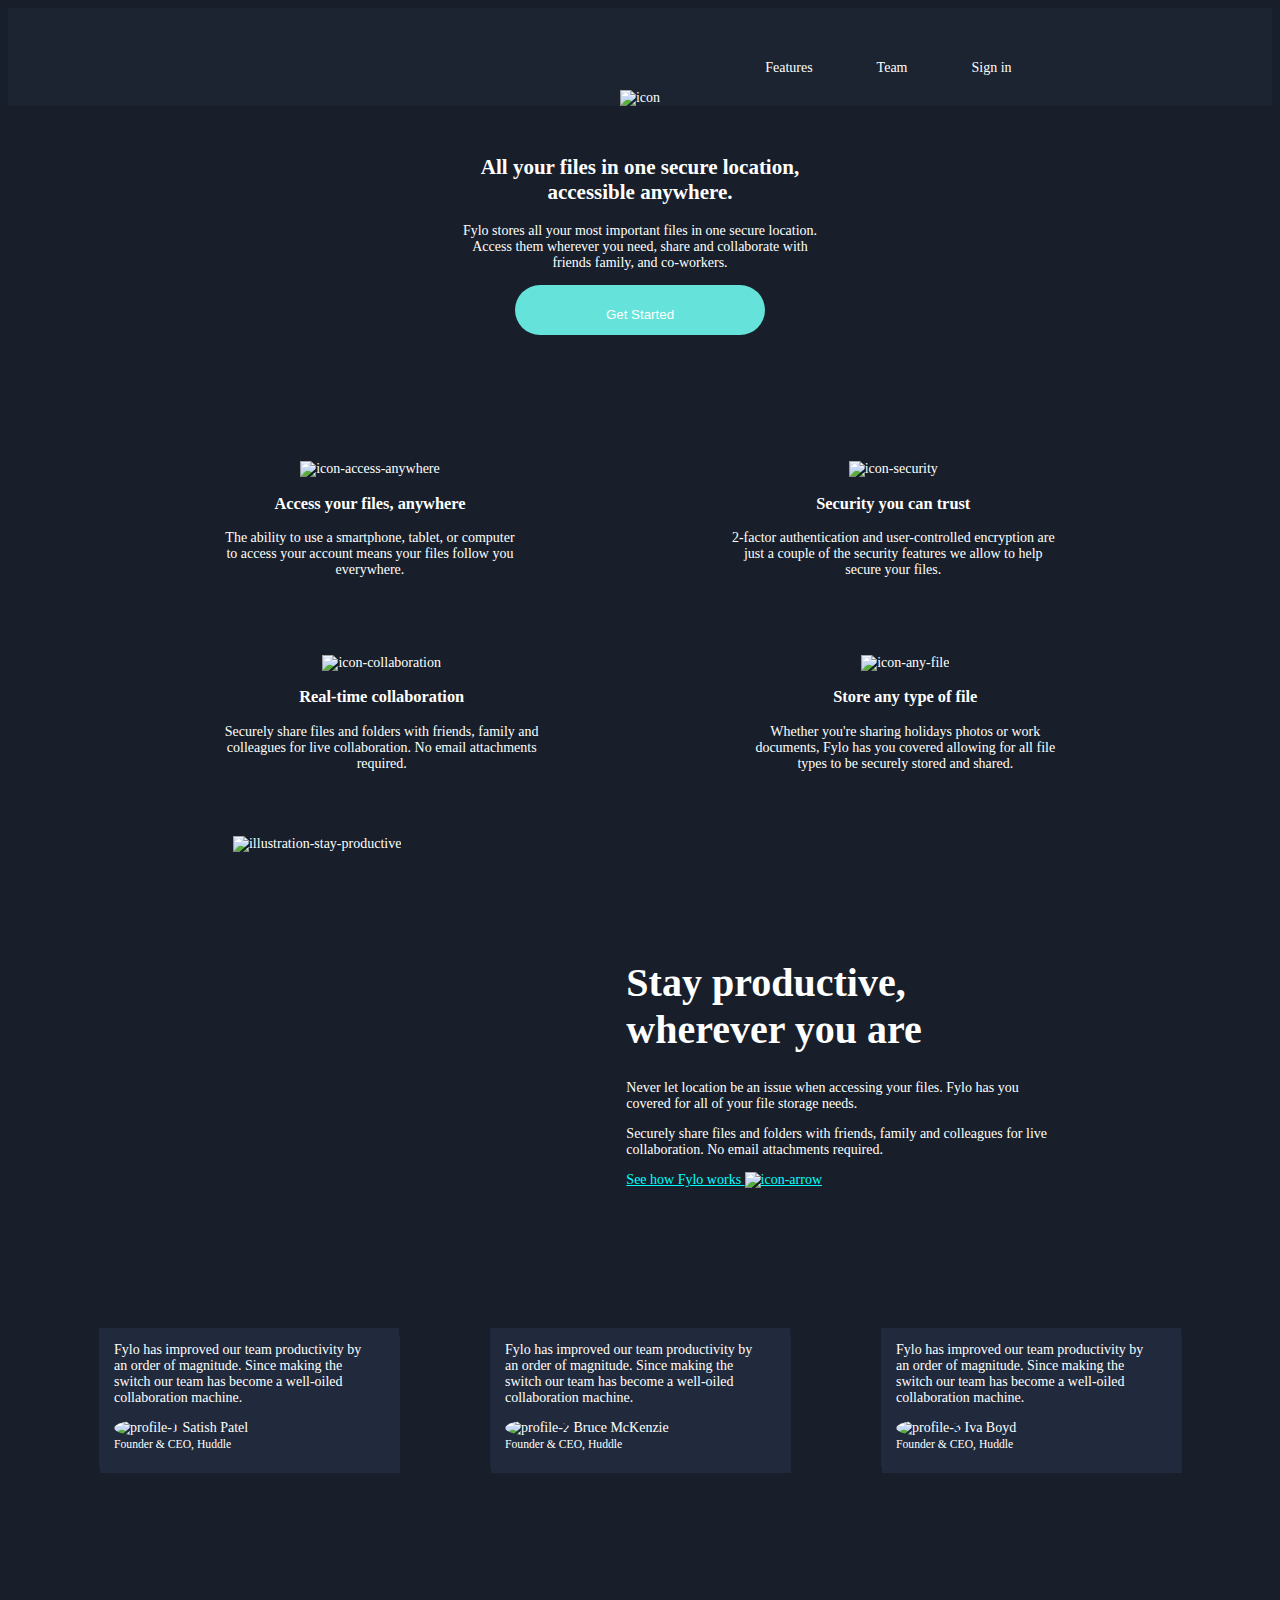
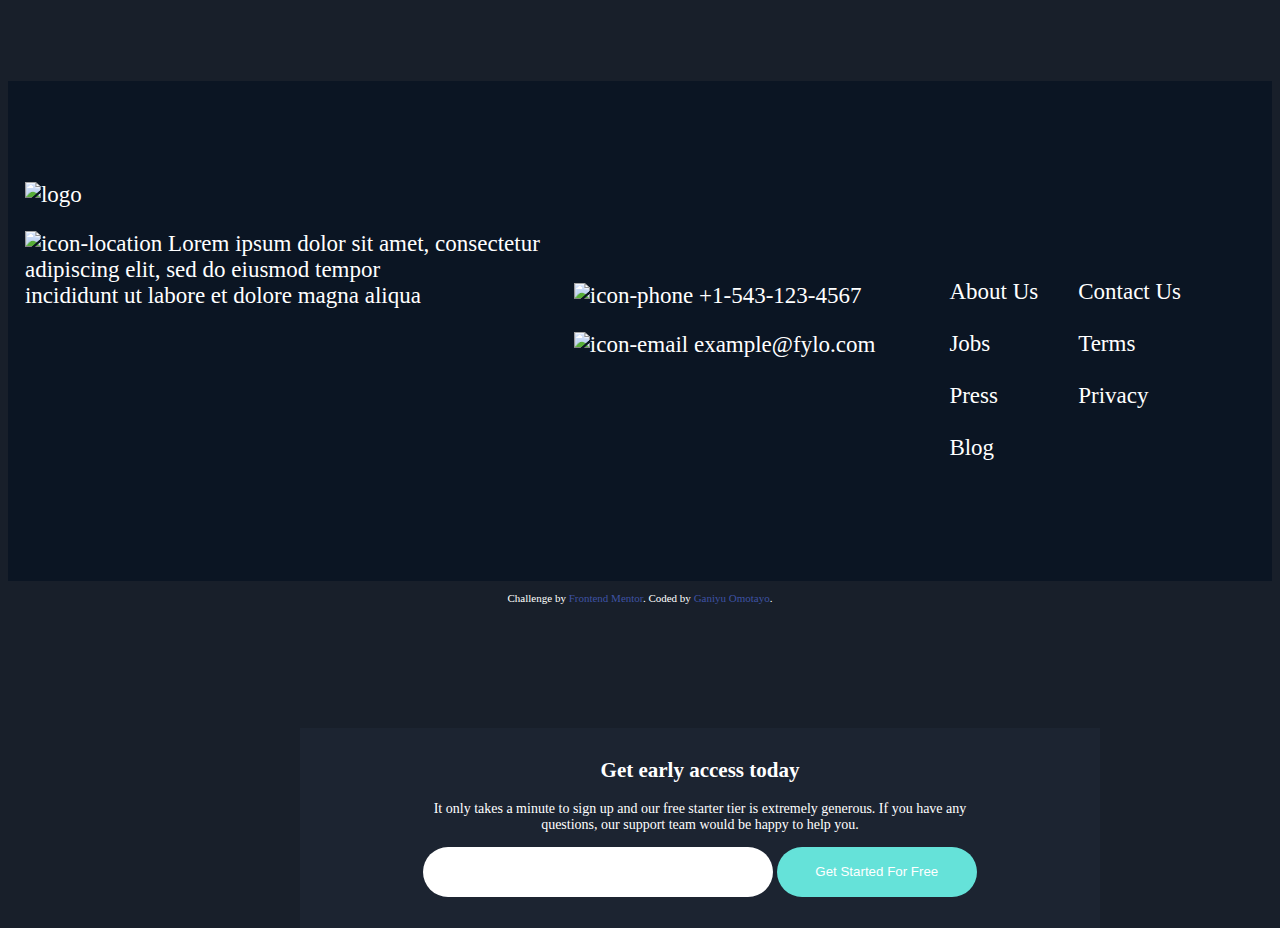
==== index.html @ 160597aa "Add files via upload" ====
<!DOCTYPE html>
<html lang="en">

<head>
    <meta charset="UTF-8">
    <meta name="viewport" content="width=device-width, initial-scale=1.0">
    <link rel="icon" type="image/png" sizes="32x32" href="./images/favicon-32x32.png">
    <link rel="stylesheet" href="style.css">
    <title>Fylo landing page with dark theme and features grid</title>
    <script src="https://kit.fontawesome.com/5545286f67.js" crossorigin="anonymous"></script>

</head>

<body>
    <header>
        <div class="header-container">
            <div class="header-logo">
                <a href="#"><img src="images/logo.JPG" alt=""></a>
            </div>
            <div class="header-links-container">
                <ul>
                    <li> <a href="">Features</a> </li>
                    <li><a href="">Team</a></li>
                    <li><a href="">Sign in</a></li>
                </ul>
            </div>
        </div>
    </header>
    <div class="illustrate">
        <img src="images/illustration-intro.png" alt="icon">
    </div>
    <section class="box-1">
        <div class="save-file">
            <h2>
                All your files in one secure location,<br> accessible anywhere.
            </h2>
            <p> Fylo stores all your most important files in one secure location. <br> Access them wherever you need, share and collaborate with <br> friends family, and co-workers.
            </p>
            <button class="btn">Get Started</button>
        </div>
        <div>
            <div class="box-2">
                <div class="box-up">
                    <div>
                        <img src="images/icon-access-anywhere.svg" alt="icon-access-anywhere">
                        <h3>Access your files, anywhere</h3>
                        <p>
                            The ability to use a smartphone, tablet, or computer <br> to access your account means your files follow you <br> everywhere.</p>
                    </div>
                    <div>
                        <img src="images/icon-security.svg" alt="icon-security">
                        <h3>Security you can trust
                        </h3>
                        <p>
                            2-factor authentication and user-controlled encryption are <br> just a couple of the security features we allow to help <br> secure your files.</p>
                    </div>
                </div>
                <div class="box-down">
                    <div><img src="images/icon-collaboration.svg" alt="icon-collaboration">
                        <h3>Real-time collaboration
                        </h3>
                        <p>
                            Securely share files and folders with friends, family and <br> colleagues for live collaboration. No email attachments <br> required.</p>
                    </div>
                    <div>
                        <img src="images/icon-any-file.svg" alt="icon-any-file">
                        <h3>Store any type of file</h3>
                        <p>
                            Whether you're sharing holidays photos or work <br> documents, Fylo has you covered allowing for all file <br> types to be securely stored and shared.</p>
                    </div>
                </div>
            </div>
            <div class="illustrate-2">
                <div>
                    <img class="ds" src="images/illustration-stay-productive.png " alt="illustration-stay-productive "> </div>
                <div class="inner-illus ">
                    <h1> Stay productive, <br> wherever you are



                    </h1>
                    <p>
                        Never let location be an issue when accessing your files. Fylo has you <br> covered for all of your file storage needs.</p>
                    <p>
                        Securely share files and folders with friends, family and colleagues for live <br> collaboration. No email attachments required.</p>
                    <p><a style="color: aqua; text-decoration: underline; " href="# ">
                      See how Fylo works <img style="text-decoration: none; " src="images/icon-arrow.svg " alt="icon-arrow "></a></p>
                </div>
            </div>
        </div>
    </section>
    <section class="testimonial-box">
        <div class="testimonials ">
            <div>
                <p>
                    Fylo has improved our team productivity by <br> an order of magnitude. Since making the <br> switch our team has become a well-oiled <br> collaboration machine.</p>
                <p><img src="images/profile-1.jpg " alt="profile-1 "> Satish Patel <br>
                    <small>Founder & CEO, Huddle</small></p>
            </div>
            <div>
                <p>
                    Fylo has improved our team productivity by <br> an order of magnitude. Since making the <br> switch our team has become a well-oiled <br> collaboration machine.</p>
                <p> <img src="images/profile-2.jpg " alt="profile-2 "> Bruce McKenzie <br>
                    <small>Founder & CEO, Huddle</small></p>
            </div>
            <div>
                <p>
                    Fylo has improved our team productivity by <br> an order of magnitude. Since making the <br> switch our team has become a well-oiled <br> collaboration machine.</p>
                <p><img src="images/profile-3.jpg " alt="profile-3 "> Iva Boyd <br>
                    <small>Founder & CEO, Huddle</small></p>
            </div>
        </div>

        <div class="early-access ">
            <h2>
                Get early access today

            </h2>
            <p> It only takes a minute to sign up and our free starter tier is extremely generous. If you have any <br> questions, our support team would be happy to help you.
            </p>
            <input type="text " name=" " id=" "> <button>
        Get Started For Free</button>
        </div>
    </section>








    <main class="mobile">
        <div class="footer-container-mobile ">
            <div class="icon-mobile">
                <img src="images/logo.JPG " alt="logo ">
                <p> <img src="images/icon-location.png " alt="icon-location "> Lorem ipsum dolor sit amet, consectetur <br> adipiscing elit, sed do eiusmod tempor <br> incididunt ut labore et dolore magna aliqua
                </p>
            </div>
            <div>
                <br> <br> <br>
                <p>
                    <img src="images/icon-phone.png " alt="icon-phone "> +1-543-123-4567
                </p>
                <p>
                    <img src="images/icon-email.png " alt="icon-email "> example@fylo.com
                </p>
            </div class="icon">
            <div class="links-mobile">

                <div>
                    <br><br>
                    <ul style="list-style: none; ">
                        <li><a href="#">About Us</a></li>
                        <br>
                        <li><a href="#">Jobs</a></li>
                        <br>
                        <li><a href="#">Press</a></li>
                        <br>
                        <li><a href="#">Blog</a></li>
                    </ul>
                </div>
                <div>
                    <br><br>
                    <ul style="list-style: none; ">
                        <li><a href="#">Contact Us</a></li>
                        <br>
                        <li><a href="#">Terms</a></li>
                        <br>
                        <li><a href="#">Privacy</a></li>

                    </ul>
                </div>
            </div>
            <div>
                <ul style="list-style-type: none ; display:flex; flex-direction: row; ">
                    <br><br> <br>
                    <li>
                        <a href="#"><i class="fa fa-facebook-square fa-fw fa-2x ">
                        </i></a></a>
                    </li>
                    <li>
                        <a href="# "><i class="fa fa-twitter-square fa-fw fa-2x ">
                        </i></a></a>
                    </li>
                    <li>
                        <a href="# "><i class="fa fa-instagram fa-fw fa-2x ">
                        </i></a></a>
                    </li>
                </ul>
            </div>
        </div>
        <p class="attribution ">
            Challenge by <a href="https://www.frontendmentor.io?ref=challenge " target="_blank ">Frontend Mentor</a>. Coded by <a href="https://www.github.com/tdaycode ">Ganiyu Omotayo</a>.
        </p>
    </main>


    <footer>
        <div class="footer-container ">
            <div class="icon ">
                <img src="images/logo.JPG " alt="logo ">
                <p> <img src="images/icon-location.png " alt="icon-location "> Lorem ipsum dolor sit amet, consectetur <br> adipiscing elit, sed do eiusmod tempor <br> incididunt ut labore et dolore magna aliqua
                </p>
            </div>
            <div>
                <br> <br> <br>
                <p>
                    <img src="images/icon-phone.png " alt="icon-phone "> +1-543-123-4567
                </p>
                <p>
                    <img src="images/icon-email.png " alt="icon-email "> example@fylo.com
                </p>
            </div class="icon ">
            <div class="links ">

                <div>
                    <br><br>
                    <ul style="list-style: none; ">
                        <li><a href="# ">About Us</a></li>
                        <br>
                        <li><a href="# ">Jobs</a></li>
                        <br>
                        <li><a href="# ">Press</a></li>
                        <br>
                        <li><a href="# ">Blog</a></li>
                    </ul>
                </div>
                <div>
                    <br><br>
                    <ul style="list-style: none; ">
                        <li><a href="# ">Contact Us</a></li>
                        <br>
                        <li><a href="# ">Terms</a></li>
                        <br>
                        <li><a href="# ">Privacy</a></li>

                    </ul>
                </div>
            </div>
            <div class="icon-list">
                <ul style="list-style-type: none ; display:flex; flex-direction: row; ">
                    <br><br> <br>
                    <li>
                        <a href="# "><i class="fa fa-facebook-square fa-fw fa-2x ">
                        </i></a></a>
                    </li>
                    <li>
                        <a href="# "><i class="fa fa-twitter-square fa-fw fa-2x ">
                        </i></a></a>
                    </li>
                    <li>
                        <a href="# "><i class="fa fa-instagram fa-fw fa-2x ">
                        </i></a></a>
                    </li>
                </ul>
            </div>
        </div>
        <p class="attribution ">
            Challenge by <a href="https://www.frontendmentor.io?ref=challenge " target="_blank ">Frontend Mentor</a>. Coded by <a href="https://www.github.com/tdaycode ">Ganiyu Omotayo</a>.
        </p>
    </footer>
</body>

</html>
---- style.css ----
@import url("https://fonts.google.com/specimen/Raleway");
    @import url("https://fonts.google.com/specimen/Open+Sans");
    * {
        box-sizing: border-box;
    }
    
    body {
        background: hsl(218, 28%, 13%);
        font-size: 14px;
        color: hsl(0, 0%, 100%);
        z-index: -2;
        backface-visibility: inherit;
    }
    
    header {
        font-family: "raleway";
        display: inline;
    }
    
    header .header-container {
        display: flex;
        justify-content: space-around;
        background-color: hsl(217, 28%, 15%);
        padding-top: 3%;
    }
    
    .header-links-container ul {
        display: flex;
        flex-direction: row;
        list-style: none;
    }
    
    .header-links-container ul li {
        padding-left: 2rem;
        padding-right: 2rem;
    }
    
    .header-links-container,
    ul,
    a {
        justify-content: space-around;
        text-decoration: none;
        color: hsl(0, 0%, 100%);
    }
    
    .illustrate {
        text-align: center;
        background-color: hsl(217, 28%, 15%);
        display: flex;
        justify-content: center;
    }
    
    .box-1 {
        margin-top: 2rem;
        display: flex;
        flex-direction: column;
        justify-content: center;
        text-align: center;
    }
    
    .btn {
        color: white;
        background-color: hsl(176, 68%, 64%);
        width: 250px;
        height: 50px;
        border-radius: 50px;
        padding-top: 10px;
    }
    
    .btn:hover {
        background-color: white;
        color: black;
    }
    
    .save-file {
        text-align: center;
        align-items: center;
        align-content: center;
    }
    
    .box-2 {
        display: flex;
        justify-content: center;
        flex-direction: column;
        background-image: url(images/bg-curvy-desktop.svg);
        background-repeat: no-repeat;
        background-size: contain;
        margin-top: 10%;
    }
    
    .box-2 .box-up {
        display: flex;
        flex-direction: row;
        justify-content: space-evenly;
    }
    
    .box-2 .box-down {
        display: flex;
        flex-direction: row;
        justify-content: space-evenly;
        margin-top: 5%;
    }
    
    .illustrate-2 {
        display: flex;
        justify-content: space-evenly;
        margin-top: 4%;
    }
    
    .inner-illus {
        text-align: left;
        padding-top: 6rem;
    }
    
    .inner-illus h1 {
        font-size: 40px;
    }
    
    .testimonials {
        display: flex;
        padding-top: 10%;
        justify-content: space-evenly;
    }
    
    .testimonials div {
        box-shadow: 1px 7px hsl(219, 30%, 18%);
        width: 300px;
        justify-content: center;
        background: hsl(219, 30%, 18%);
        padding-left: 15px;
        margin-bottom: 2%;
    }
    
    .testimonials div img {
        border-radius: 50%;
        width: 30px;
        height: 30px;
    }
    
    .early-access {
        width: 800px;
        height: 200px;
        background: hsl(217, 28%, 15%);
        text-align: center;
        padding-top: 1%;
        position: absolute;
        left: 300px;
        top: 2200px;
        justify-content: center;
        margin-top: 10%;
        z-index: 1;
        box-shadow: hsl(218, 28%, 13%) 7px solid;
    }
    
    .early-access input,
    button {
        width: 350px;
        height: 50px;
        border-radius: 50px;
        border-style: none;
    }
    
    .early-access button {
        color: white;
        background-color: hsl(176, 68%, 64%);
        width: 200px;
        height: 50px;
        border-radius: 50px;
    }
    
    .early-access button:hover {
        background-color: white;
        color: black;
    }
    
    footer {
        margin-top: 15%;
    }
    
    .footer-container {
        display: flex;
        justify-content: space-around;
        background: hsl(216, 53%, 9%);
        z-index: -2 importance!;
        height: 500px;
        font-size: 23px;
    }
    
    .footer-container div {
        padding-top: 8%;
    }
    
    .footer-container .icon-list {
        margin-top: 6%;
    }
    
    .footer-container .links {
        display: flex;
    }
    
    .mobile {
        display: none;
    }
    
    .attribution {
        font-size: 11px;
        text-align: center;
    }
    
    .attribution a {
        color: hsl(228, 45%, 44%);
    }
    
    @media screen and (max-width:746px) {
        .illustrate img {
            width: 400px;
        }
        .box-2 .box-up {
            flex-direction: column;
        }
        .box-2 .box-up div {
            padding-top: 5%;
        }
        .box-2 .box-down {
            flex-direction: column;
        }
        .box-2 .box-down div {
            padding-top: 5%;
        }
        .illustrate-2 {
            flex-direction: column;
        }
        .illustrate-2 .ds {
            width: 400px;
        }
        .illustrate-2 .inner-illus {
            justify-content: center;
            text-align: center;
        }
        .testimonial-box {
            display: flex;
            flex-direction: column;
        }
        .testimonials {
            flex-direction: column;
        }
        .testimonials div {
            box-shadow: 1px 7px hsl(219, 30%, 18%);
            width: 80%;
            align-items: center;
            align-content: center;
            margin-left: 35px;
            margin-top: 20px;
        }
        .early-access {
            background: hsl(217, 28%, 15%);
            text-align: center;
            align-content: center;
            align-items: center;
            margin-top: 10%;
            justify-content: start;
            position: unset;
            width: 90%;
            border-radius: 10px;
            height: 300px;
            padding: 10px;
            margin-left: 18px;
        }
        .early-access p {
            text-align: center;
        }
        .early-access input,
        button {
            width: 350px;
            height: 50px;
            border-radius: 50px;
            border-style: none;
        }
        .early-access button {
            color: white;
            background-color: hsl(176, 68%, 64%);
            width: 350px;
            height: 50px;
            border-radius: 50px;
            margin-top: 20px;
        }
        footer {
            display: none;
        }
        .mobile {
            display: block;
        }
        .footer-container-mobile {
            display: flex;
            flex-direction: column;
            margin-top: 10rem;
            padding-top: 0px;
            padding-left: 10%;
            align-content: left;
            text-align: left;
            background: hsl(216, 53%, 9%);
            font-size: 26px;
        }
        .icon-mobile {
            margin-left: 5%;
            padding-left: 5%;
        }
        .links-mobile {
            display: flex;
            flex-direction: column;
            align-content: left;
            text-align: left;
        }
        .links-mobile div {
            padding-right: 5%;
            margin-right: 5%;
        }
    }
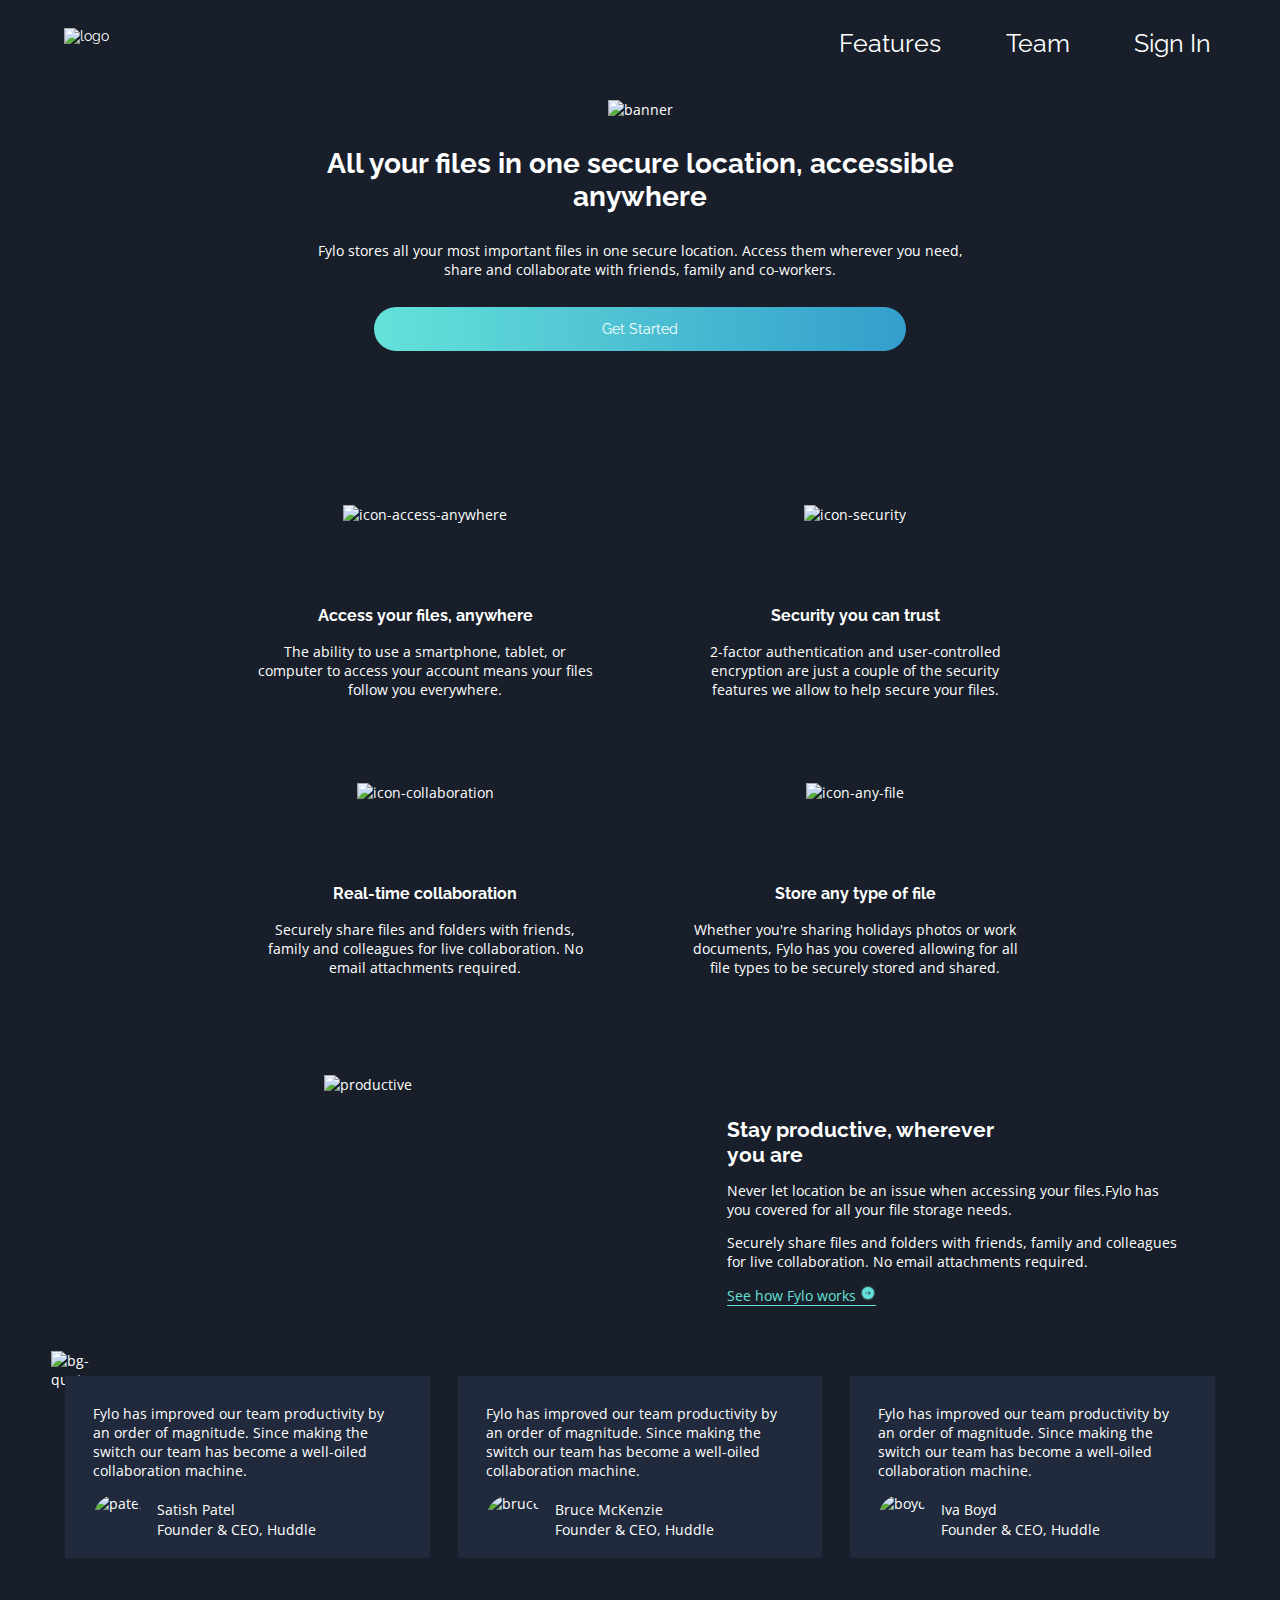
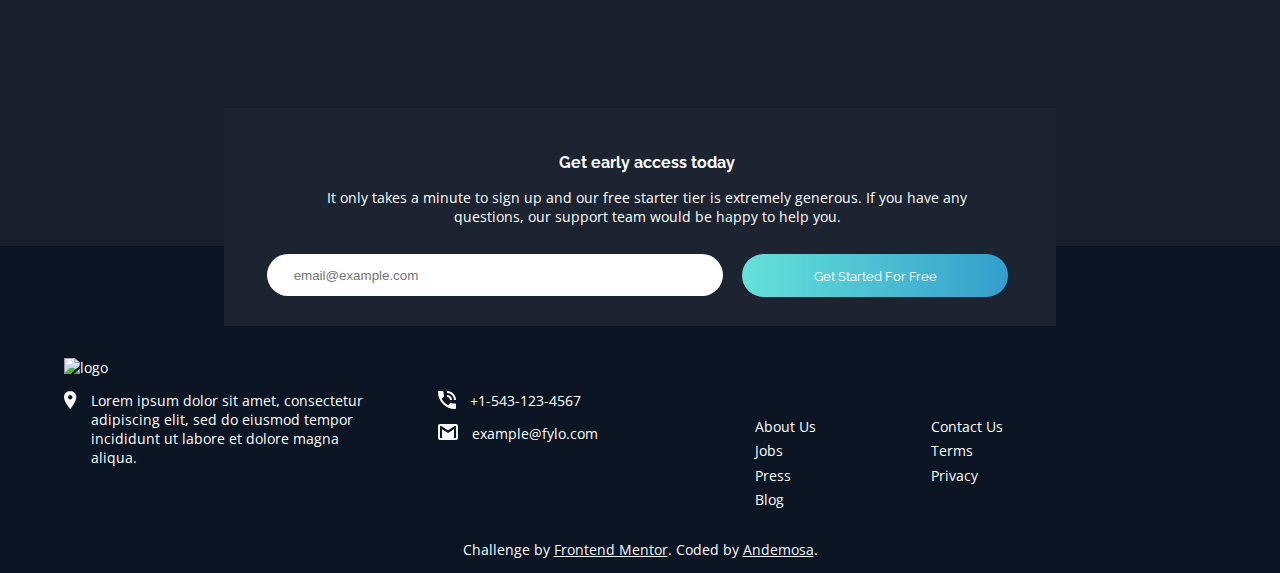
==== commit 8f5278a0: "Add files via upload" ====
--- a/index.html
+++ b/index.html
@@ -1,265 +1,332 @@
 <!DOCTYPE html>
 <html lang="en">
+  <head>
+    <meta charset="UTF-8" />
+    <meta name="viewport" content="width=device-width, initial-scale=1.0" />
+    <title>Fylo</title>
+    <link rel="stylesheet" href="mobile.css" />
+    <script
+      src="https://kit.fontawesome.com/5545286f67.js"
+      crossorigin="anonymous"
+    ></script>
+    <link
+      href="https://fonts.googleapis.com/css2?family=Raleway&display=swap"
+      rel="stylesheet"
+    />
+    <link
+      href="https://fonts.googleapis.com/css2?family=Open+Sans&display=swap"
+      rel="stylesheet"
+    />
+  </head>
+  <body>
+    <header>
+      <div class="logo">
+        <img src="img/logo.svg" alt="logo" />
+      </div>
+      <ul class="nav">
+        <li><a class="nav-items" href="#">Features</a></li>
+        <li><a class="nav-items" href="#">Team</a></li>
+        <li><a class="nav-items" href="#">Sign In</a></li>
+      </ul>
+    </header>
+    <section class="hero">
+      <div class="banner">
+        <img src="img/illustration-intro.png" alt="banner" />
+      </div>
+      <h1 class="secure">
+        All your files in one secure location, accessible anywhere
+      </h1>
+      <p class="fylo">
+        Fylo stores all your most important files in one secure location. Access
+        them wherever you need, share and collaborate with friends, family and
+        co-workers.
+      </p>
+      <a href="#" class="start">Get Started</a>
+    </section>
+    <section class="columns">
+      <div class="left-column">
+        <div class="column access">
+          <div class="column-img">
+            <img
+              src="img/icon-access-anywhere.svg"
+              alt="icon-access-anywhere"
+            />
+          </div>
+          <h3>Access your files, anywhere</h3>
+          <p class="text ability">
+            The ability to use a smartphone, tablet, or computer to access your
+            account means your files follow you everywhere.
+          </p>
+        </div>
+        <div class="column security">
+          <div class="column-img">
+            <img src="img/icon-security.svg" alt="icon-security" />
+          </div>
+          <h3>Security you can trust</h3>
+          <p class="text authentication">
+            2-factor authentication and user-controlled encryption are just a
+            couple of the security features we allow to help secure your files.
+          </p>
+        </div>
+      </div>
+      <div class="right-column">
+        <div class="column collaboration">
+          <div class="column-img">
+            <img src="img/icon-collaboration.svg" alt="icon-collaboration" />
+          </div>
+          <h3>Real-time collaboration</h3>
+          <p class="text securely">
+            Securely share files and folders with friends, family and colleagues
+            for live collaboration. No email attachments required.
+          </p>
+        </div>
+        <div class="column store">
+          <div class="column-img">
+            <img src="img/icon-any-file.svg" alt="icon-any-file" />
+          </div>
+          <h3>Store any type of file</h3>
+          <p class="text any-file">
+            Whether you're sharing holidays photos or work documents, Fylo has
+            you covered allowing for all file types to be securely stored and
+            shared.
+          </p>
+        </div>
+      </div>
+    </section>
+    <section class="productive">
+      <div class="stay-illustration">
+        <img src="img/illustration-stay-productive.png" alt="productive" />
+      </div>
+      <div class="right">
+        <h2 class="wherever">Stay productive, wherever you are</h2>
+        <p class="stay">
+          Never let location be an issue when accessing your files.Fylo has you
+          covered for all your file storage needs.
+        </p>
+        <p class="stay">
+          Securely share files and folders with friends, family and colleagues
+          for live collaboration. No email attachments required.
+        </p>
+        <div class="see">
+          <a href="#" class="works"
+            >See how Fylo works
+            <svg
+              class="how"
+              width="16"
+              height="16"
+              xmlns="http://www.w3.org/2000/svg"
+              xmlns:xlink="http://www.w3.org/1999/xlink"
+            >
+              <defs>
+                <circle id="b" cx="6" cy="6" r="6" />
+                <filter
+                  x="-25%"
+                  y="-25%"
+                  width="150%"
+                  height="150%"
+                  filterUnits="objectBoundingBox"
+                  id="a"
+                >
+                  <feOffset in="SourceAlpha" result="shadowOffsetOuter1" />
+                  <feGaussianBlur
+                    stdDeviation="1"
+                    in="shadowOffsetOuter1"
+                    result="shadowBlurOuter1"
+                  />
+                  <feColorMatrix
+                    values="0 0 0 0 0.384313725 0 0 0 0 0.878431373 0 0 0 0 0.850980392 0 0 0 0.811141304 0"
+                    in="shadowBlurOuter1"
+                  />
+                </filter>
+              </defs>
+              <g fill="none" fill-rule="evenodd">
+                <g transform="translate(2 2)">
+                  <use fill="#000" filter="url(#a)" xlink:href="#b" />
+                  <use fill="#62E0D9" xlink:href="#b" />
+                </g>
+                <path
+                  d="M8.582 6l-.363.35 1.452 1.4H5.333v.5h4.338L8.22 9.65l.363.35 2.074-2z"
+                  fill="#1B2330"
+                />
+              </g>
+            </svg>
+          </a>
+        </div>
+      </div>
+    </section>
+    <section class="testimonials">
+      <div class="quotes">
+        <img src="img/bg-quotes.png" alt="bg-quotes" />
+      </div>
+      <div class="rows">
+        <div class="row patel">
+          <p>
+            Fylo has improved our team productivity by an order of magnitude.
+            Since making the switch our team has become a well-oiled
+            collaboration machine.
+          </p>
+          <div class="author">
+            <img class="author-pic" src="img/profile-1.jpg" alt="patel" />
+            <div class="details">
+              <p class="name">Satish Patel</p>
+              <p class="rank">Founder &amp; CEO, Huddle</p>
+            </div>
+          </div>
+        </div>
+        <div class="row bruce">
+          <p>
+            Fylo has improved our team productivity by an order of magnitude.
+            Since making the switch our team has become a well-oiled
+            collaboration machine.
+          </p>
+          <div class="author">
+            <img class="author-pic" src="img/profile-2.jpg" alt="bruce" />
+            <div class="details">
+              <p class="name">Bruce McKenzie</p>
+              <p class="rank">Founder &amp; CEO, Huddle</p>
+            </div>
+          </div>
+        </div>
+        <div class="row boyd">
+          <p>
+            Fylo has improved our team productivity by an order of magnitude.
+            Since making the switch our team has become a well-oiled
+            collaboration machine.
+          </p>
+          <div class="author">
+            <img class="author-pic" src="img/profile-3.jpg" alt="boyd" />
+            <div class="details">
+              <p class="name">Iva Boyd</p>
+              <p class="rank">Founder &amp; CEO, Huddle</p>
+            </div>
+          </div>
+        </div>
+      </div>
+    </section>
+    <section class="early">
+      <h3 class="get">Get early access today</h3>
+      <p class="started">
+        It only takes a minute to sign up and our free starter tier is extremely
+        generous. If you have any questions, our support team would be happy to
+        help you.
+      </p>
+      <form action="" class="for">
+        <div class="us">
+          <div class="mail">
+            <div class="email-container">
+              <input type="text" id="email" placeholder="email@example.com" />
+              <svg
+                class="error-icon"
+                xmlns="http://www.w3.org/2000/svg"
+                width="20"
+                height="20"
+              >
+                <g fill="none" fill-rule="evenodd">
+                  <circle cx="10" cy="10" r="10" fill="#FA5959" />
+                  <g fill="#FFF" transform="translate(9 5)">
+                    <rect width="2" height="7" rx="1" />
+                    <rect width="2" height="2" y="8" rx="1" />
+                  </g>
+                </g>
+              </svg>
+            </div>
+            <p class="error">Whoops,make sure it's an email</p>
+          </div>
+          <button class="send">Get Started For Free</button>
+        </div>
+      </form>
+      <p class="success"></p>
+    </section>
+    <footer>
+      <div class="color">
+        <div class="left-footer">
+          <div class="foot-logo">
+            <img src="img/logo.svg" alt="logo" />
+          </div>
+          <div class="container">
+            <div class="svg">
+              <div class="point">
+                <svg width="13" height="18" xmlns="http://www.w3.org/2000/svg">
+                  <path
+                    d="M6.188 0C2.74 0 0 2.79 0 6.3 0 10.98 6.188 18 6.188 18s6.187-7.02 6.187-11.7c0-3.51-2.74-6.3-6.188-6.3zm0 8.55c-1.238 0-2.21-.99-2.21-2.25s.972-2.25 2.21-2.25c1.237 0 2.21.99 2.21 2.25s-.973 2.25-2.21 2.25z"
+                    fill="#FFF"
+                    fill-rule="evenodd"
+                  />
+                </svg>
+              </div>
+              <div class="lorem">
+                <p class="ipsum">
+                  Lorem ipsum dolor sit amet, consectetur adipiscing elit, sed
+                  do eiusmod tempor incididunt ut labore et dolore magna aliqua.
+                </p>
+              </div>
+            </div>
 
-<head>
-    <meta charset="UTF-8">
-    <meta name="viewport" content="width=device-width, initial-scale=1.0">
-    <link rel="icon" type="image/png" sizes="32x32" href="./images/favicon-32x32.png">
-    <link rel="stylesheet" href="style.css">
-    <title>Fylo landing page with dark theme and features grid</title>
-    <script src="https://kit.fontawesome.com/5545286f67.js" crossorigin="anonymous"></script>
-
-</head>
-
-<body>
-    <header>
-        <div class="header-container">
-            <div class="header-logo">
-                <a href="#"><img src="images/logo.JPG" alt=""></a>
-            </div>
-            <div class="header-links-container">
-                <ul>
-                    <li> <a href="">Features</a> </li>
-                    <li><a href="">Team</a></li>
-                    <li><a href="">Sign in</a></li>
-                </ul>
-            </div>
-        </div>
-    </header>
-    <div class="illustrate">
-        <img src="images/illustration-intro.png" alt="icon">
-    </div>
-    <section class="box-1">
-        <div class="save-file">
-            <h2>
-                All your files in one secure location,<br> accessible anywhere.
-            </h2>
-            <p> Fylo stores all your most important files in one secure location. <br> Access them wherever you need, share and collaborate with <br> friends family, and co-workers.
-            </p>
-            <button class="btn">Get Started</button>
-        </div>
-        <div>
-            <div class="box-2">
-                <div class="box-up">
-                    <div>
-                        <img src="images/icon-access-anywhere.svg" alt="icon-access-anywhere">
-                        <h3>Access your files, anywhere</h3>
-                        <p>
-                            The ability to use a smartphone, tablet, or computer <br> to access your account means your files follow you <br> everywhere.</p>
-                    </div>
-                    <div>
-                        <img src="images/icon-security.svg" alt="icon-security">
-                        <h3>Security you can trust
-                        </h3>
-                        <p>
-                            2-factor authentication and user-controlled encryption are <br> just a couple of the security features we allow to help <br> secure your files.</p>
-                    </div>
-                </div>
-                <div class="box-down">
-                    <div><img src="images/icon-collaboration.svg" alt="icon-collaboration">
-                        <h3>Real-time collaboration
-                        </h3>
-                        <p>
-                            Securely share files and folders with friends, family and <br> colleagues for live collaboration. No email attachments <br> required.</p>
-                    </div>
-                    <div>
-                        <img src="images/icon-any-file.svg" alt="icon-any-file">
-                        <h3>Store any type of file</h3>
-                        <p>
-                            Whether you're sharing holidays photos or work <br> documents, Fylo has you covered allowing for all file <br> types to be securely stored and shared.</p>
-                    </div>
-                </div>
-            </div>
-            <div class="illustrate-2">
-                <div>
-                    <img class="ds" src="images/illustration-stay-productive.png " alt="illustration-stay-productive "> </div>
-                <div class="inner-illus ">
-                    <h1> Stay productive, <br> wherever you are
-
-
-
-                    </h1>
-                    <p>
-                        Never let location be an issue when accessing your files. Fylo has you <br> covered for all of your file storage needs.</p>
-                    <p>
-                        Securely share files and folders with friends, family and colleagues for live <br> collaboration. No email attachments required.</p>
-                    <p><a style="color: aqua; text-decoration: underline; " href="# ">
-                      See how Fylo works <img style="text-decoration: none; " src="images/icon-arrow.svg " alt="icon-arrow "></a></p>
-                </div>
-            </div>
-        </div>
-    </section>
-    <section class="testimonial-box">
-        <div class="testimonials ">
-            <div>
-                <p>
-                    Fylo has improved our team productivity by <br> an order of magnitude. Since making the <br> switch our team has become a well-oiled <br> collaboration machine.</p>
-                <p><img src="images/profile-1.jpg " alt="profile-1 "> Satish Patel <br>
-                    <small>Founder & CEO, Huddle</small></p>
-            </div>
-            <div>
-                <p>
-                    Fylo has improved our team productivity by <br> an order of magnitude. Since making the <br> switch our team has become a well-oiled <br> collaboration machine.</p>
-                <p> <img src="images/profile-2.jpg " alt="profile-2 "> Bruce McKenzie <br>
-                    <small>Founder & CEO, Huddle</small></p>
-            </div>
-            <div>
-                <p>
-                    Fylo has improved our team productivity by <br> an order of magnitude. Since making the <br> switch our team has become a well-oiled <br> collaboration machine.</p>
-                <p><img src="images/profile-3.jpg " alt="profile-3 "> Iva Boyd <br>
-                    <small>Founder & CEO, Huddle</small></p>
-            </div>
-        </div>
-
-        <div class="early-access ">
-            <h2>
-                Get early access today
-
-            </h2>
-            <p> It only takes a minute to sign up and our free starter tier is extremely generous. If you have any <br> questions, our support team would be happy to help you.
-            </p>
-            <input type="text " name=" " id=" "> <button>
-        Get Started For Free</button>
-        </div>
-    </section>
-
-
-
-
-
-
-
-
-    <main class="mobile">
-        <div class="footer-container-mobile ">
-            <div class="icon-mobile">
-                <img src="images/logo.JPG " alt="logo ">
-                <p> <img src="images/icon-location.png " alt="icon-location "> Lorem ipsum dolor sit amet, consectetur <br> adipiscing elit, sed do eiusmod tempor <br> incididunt ut labore et dolore magna aliqua
-                </p>
-            </div>
-            <div>
-                <br> <br> <br>
-                <p>
-                    <img src="images/icon-phone.png " alt="icon-phone "> +1-543-123-4567
-                </p>
-                <p>
-                    <img src="images/icon-email.png " alt="icon-email "> example@fylo.com
-                </p>
-            </div class="icon">
-            <div class="links-mobile">
-
-                <div>
-                    <br><br>
-                    <ul style="list-style: none; ">
-                        <li><a href="#">About Us</a></li>
-                        <br>
-                        <li><a href="#">Jobs</a></li>
-                        <br>
-                        <li><a href="#">Press</a></li>
-                        <br>
-                        <li><a href="#">Blog</a></li>
-                    </ul>
-                </div>
-                <div>
-                    <br><br>
-                    <ul style="list-style: none; ">
-                        <li><a href="#">Contact Us</a></li>
-                        <br>
-                        <li><a href="#">Terms</a></li>
-                        <br>
-                        <li><a href="#">Privacy</a></li>
-
-                    </ul>
-                </div>
-            </div>
-            <div>
-                <ul style="list-style-type: none ; display:flex; flex-direction: row; ">
-                    <br><br> <br>
-                    <li>
-                        <a href="#"><i class="fa fa-facebook-square fa-fw fa-2x ">
-                        </i></a></a>
-                    </li>
-                    <li>
-                        <a href="# "><i class="fa fa-twitter-square fa-fw fa-2x ">
-                        </i></a></a>
-                    </li>
-                    <li>
-                        <a href="# "><i class="fa fa-instagram fa-fw fa-2x ">
-                        </i></a></a>
-                    </li>
-                </ul>
-            </div>
-        </div>
-        <p class="attribution ">
-            Challenge by <a href="https://www.frontendmentor.io?ref=challenge " target="_blank ">Frontend Mentor</a>. Coded by <a href="https://www.github.com/tdaycode ">Ganiyu Omotayo</a>.
-        </p>
-    </main>
-
-
-    <footer>
-        <div class="footer-container ">
-            <div class="icon ">
-                <img src="images/logo.JPG " alt="logo ">
-                <p> <img src="images/icon-location.png " alt="icon-location "> Lorem ipsum dolor sit amet, consectetur <br> adipiscing elit, sed do eiusmod tempor <br> incididunt ut labore et dolore magna aliqua
-                </p>
-            </div>
-            <div>
-                <br> <br> <br>
-                <p>
-                    <img src="images/icon-phone.png " alt="icon-phone "> +1-543-123-4567
-                </p>
-                <p>
-                    <img src="images/icon-email.png " alt="icon-email "> example@fylo.com
-                </p>
-            </div class="icon ">
-            <div class="links ">
-
-                <div>
-                    <br><br>
-                    <ul style="list-style: none; ">
-                        <li><a href="# ">About Us</a></li>
-                        <br>
-                        <li><a href="# ">Jobs</a></li>
-                        <br>
-                        <li><a href="# ">Press</a></li>
-                        <br>
-                        <li><a href="# ">Blog</a></li>
-                    </ul>
-                </div>
-                <div>
-                    <br><br>
-                    <ul style="list-style: none; ">
-                        <li><a href="# ">Contact Us</a></li>
-                        <br>
-                        <li><a href="# ">Terms</a></li>
-                        <br>
-                        <li><a href="# ">Privacy</a></li>
-
-                    </ul>
-                </div>
-            </div>
-            <div class="icon-list">
-                <ul style="list-style-type: none ; display:flex; flex-direction: row; ">
-                    <br><br> <br>
-                    <li>
-                        <a href="# "><i class="fa fa-facebook-square fa-fw fa-2x ">
-                        </i></a></a>
-                    </li>
-                    <li>
-                        <a href="# "><i class="fa fa-twitter-square fa-fw fa-2x ">
-                        </i></a></a>
-                    </li>
-                    <li>
-                        <a href="# "><i class="fa fa-instagram fa-fw fa-2x ">
-                        </i></a></a>
-                    </li>
-                </ul>
-            </div>
-        </div>
-        <p class="attribution ">
-            Challenge by <a href="https://www.frontendmentor.io?ref=challenge " target="_blank ">Frontend Mentor</a>. Coded by <a href="https://www.github.com/tdaycode ">Ganiyu Omotayo</a>.
-        </p>
+            <div class="contacts">
+              <div class="phone">
+                <svg width="18" height="18" xmlns="http://www.w3.org/2000/svg">
+                  <path
+                    d="M17 12.5c-1.2 0-2.4-.2-3.6-.6-.3-.1-.7 0-1 .2l-2.2 2.2c-2.8-1.4-5.1-3.8-6.6-6.6l2.2-2.2c.3-.3.4-.7.2-1-.3-1.1-.5-2.3-.5-3.5 0-.6-.4-1-1-1H1C.4 0 0 .4 0 1c0 9.4 7.6 17 17 17 .6 0 1-.4 1-1v-3.5c0-.6-.4-1-1-1zM16 9h2c0-5-4-9-9-9v2c3.9 0 7 3.1 7 7zm-4 0h2c0-2.8-2.2-5-5-5v2c1.7 0 3 1.3 3 3z"
+                    fill="#FFF"
+                    fill-rule="evenodd"
+                  />
+                </svg>
+                <p>+1-543-123-4567</p>
+              </div>
+              <div class="foot-mail">
+                <svg width="20" height="16" xmlns="http://www.w3.org/2000/svg">
+                  <g fill="none" fill-rule="evenodd">
+                    <path d="M-2-4h24v24H-2z" />
+                    <path
+                      d="M18 0H2C.9 0 0 .9 0 2v12c0 1.1.9 2 2 2h16c1.1 0 2-.9 2-2V2c0-1.1-.9-2-2-2zm0 14h-2V5.2L10 9 4 5.2V14H2V2h1.2L10 6.2 16.8 2H18v12z"
+                      fill="#FFF"
+                    />
+                  </g>
+                </svg>
+                <p>example@fylo.com</p>
+              </div>
+            </div>
+          </div>
+        </div>
+        <div class="right-footer">
+          <div class="lists">
+            <ul class="about">
+              <li><a href="#" class="about-links">About Us</a></li>
+              <li><a href="#" class="about-links">Jobs</a></li>
+              <li><a href="#" class="about-links">Press</a></li>
+              <li><a href="#" class="about-links">Blog</a></li>
+            </ul>
+            <ul class="contact">
+              <li><a href="#" class="contact-links">Contact Us</a></li>
+              <li><a href="#" class="contact-links">Terms</a></li>
+              <li><a href="#" class="contact-links">Privacy</a></li>
+            </ul>
+          </div>
+          <ul class="socials">
+            <li><i class="fa fa-facebook" aria-hidden="true"></i></li>
+            <li><i class="fa fa-twitter" aria-hidden="true"></i></li>
+            <li><i class="fa fa-instagram" aria-hidden="true"></i></li>
+          </ul>
+        </div>
+      </div>
+      <ul class="mobile">
+        <li><i class="fa fa-facebook" aria-hidden="true"></i></li>
+        <li><i class="fa fa-twitter" aria-hidden="true"></i></li>
+        <li><i class="fa fa-instagram" aria-hidden="true"></i></li>
+      </ul>
+      <p class="andi">
+        Challenge by
+        <a href="https://www.frontendmentor.io?ref=challenge" target="next"
+          >Frontend Mentor</a
+        >. Coded by
+        <a
+          href="https://andemosa.github.io/andemosa/"
+          target="next"
+          rel="noreferrer noopener"
+          >Andemosa</a
+        >.
+      </p>
     </footer>
-</body>
-
-</html>+    <script src="script.js"></script>
+  </body>
+</html>
--- a/mobile.css
+++ b/mobile.css
@@ -0,0 +1,419 @@
+* {
+  padding: 0;
+  margin: 0;
+  box-sizing: border-box;
+}
+
+html {
+  font-family: "Open Sans", Arial, Helvetica, sans-serif;
+  font-size: 14px;
+  background-color: hsl(218, 28%, 13%);
+  color: white;
+}
+h1 {
+  font-size: 2rem;
+  margin-bottom: 0.5em;
+  font-family: "Raleway", Arial, Helvetica, sans-serif;
+}
+img {
+  max-width: 100%;
+  height: auto;
+}
+li {
+  list-style-type: none;
+}
+
+/*Header*/
+header {
+  font-family: "Raleway", Arial, Helvetica, sans-serif;
+  display: flex;
+  justify-content: space-between;
+  width: 90%;
+  max-width: 1400px;
+  margin: 2em auto;
+}
+.logo {
+  width: 25%;
+}
+.nav {
+  margin-left: auto;
+  display: flex;
+  justify-content: space-between;
+  align-items: center;
+  width: 70%;
+  max-width: 400px;
+  padding-left: 1.3em;
+}
+.nav-items {
+  margin: 0 0.2em;
+  text-decoration: none;
+  color: white;
+  font-size: 16px;
+}
+
+/*Hero Section*/
+.hero {
+  display: flex;
+  flex-direction: column;
+  width: 90%;
+  max-width: 760px;
+  margin: 2em auto 8em;
+  text-align: center;
+}
+.banner {
+  width: 80%;
+  margin: 1em auto 2em;
+}
+.fylo {
+  width: 90%;
+  margin: 1em auto 2em;
+}
+.start {
+  font-family: "Raleway", Arial, Helvetica, sans-serif;
+  width: 70%;
+  margin: auto;
+  padding: 1em;
+  text-decoration: none;
+  color: white;
+  background: linear-gradient(to right, hsl(176, 68%, 64%), hsl(198, 60%, 50%));
+  border-radius: 50px;
+}
+
+/*Columns Section*/
+.columns {
+  width: 90%;
+  max-width: 860px;
+  margin: auto;
+  text-align: center;
+}
+.column {
+  width: 90%;
+  max-width: 400px;
+  margin: 3em auto;
+}
+.column-img {
+  height: 85px;
+  text-align: center;
+}
+h3 {
+  margin: 1em auto;
+  font-family: "Raleway", Arial, Helvetica, sans-serif;
+}
+
+/*Productive Section*/
+.productive {
+  width: 80%;
+  max-width: 1400px;
+  margin: 4em auto;
+  text-align: center;
+}
+.wherever {
+  margin-top: 2em;
+  font-family: "Raleway", Arial, Helvetica, sans-serif;
+}
+.stay {
+  margin-top: 1em;
+  text-align: left;
+}
+.see {
+  margin-top: 1em;
+  border-bottom: 1px solid hsl(176, 68%, 64%);
+  width: fit-content;
+}
+.works {
+  text-decoration: none;
+  color: hsl(176, 68%, 64%);
+}
+
+/*Testimonials Section*/
+.testimonials {
+  width: 80%;
+  max-width: 1400px;
+  margin: 4em auto;
+}
+.quotes {
+  max-width: 20px;
+}
+.row {
+  background-color: hsl(219, 30%, 18%);
+  padding: 2em 1em 1em;
+  margin: 1em;
+}
+.author {
+  display: flex;
+  margin: 1em 0 0;
+}
+.author-pic {
+  height: 50px;
+  border-radius: 50%;
+  margin-right: 1em;
+}
+.name {
+  margin: 0.1em 0;
+}
+.details {
+  font-size: 12px;
+  display: flex;
+  flex-direction: column;
+  justify-content: center;
+}
+
+/*Early Section*/
+.early {
+  position: relative;
+  bottom: -80px;
+  width: 90%;
+  max-width: 960px;
+  margin: 0 auto;
+  padding: 2em 0 0;
+  text-align: center;
+  background-color: hsl(217, 28%, 15%);
+  border: 1px solid hsl(217, 28%, 15%);
+}
+.started {
+  width: 90%;
+  margin: 1em auto;
+}
+form {
+  text-align: center;
+  margin: 2em auto 2em;
+}
+.mail {
+  width: 80%;
+  border-radius: 5px;
+  margin: 1em auto 1.5em;
+}
+.email-container {
+  display: flex;
+  position: relative;
+}
+.error-icon {
+  position: absolute;
+  top: 12px;
+  right: 15px;
+  display: none;
+}
+#email {
+  padding: 1em 2em;
+  width: 100%;
+  border-radius: 50px;
+  border: none;
+}
+.error {
+  display: none;
+  font-size: small;
+  text-align: left;
+  padding: 0.2em 1em;
+  background-color: hsl(0, 94%, 66%);
+}
+.send {
+  font-family: "Raleway", Arial, Helvetica, sans-serif;
+  width: 80%;
+  padding: 1em;
+  border-radius: 50px;
+  background: linear-gradient(to right, hsl(176, 68%, 64%), hsl(198, 60%, 50%));
+  color: white;
+  border: none;
+  margin: 0 auto;
+}
+
+/*Footer Section*/
+footer {
+  background-color: hsl(216, 53%, 9%);
+  padding-top: 6em;
+}
+.foot-logo {
+  width: 50%;
+}
+.color {
+  width: 90%;
+  max-width: 1200px;
+  margin: 2em auto 0;
+  display: flex;
+  flex-direction: column;
+}
+.container {
+  margin: 1em auto 0;
+  width: 100%;
+  margin: auto;
+}
+.svg {
+  display: flex;
+  margin-top: 1em;
+}
+.point {
+  margin-right: 1em;
+}
+.phone,
+.foot-mail {
+  display: flex;
+  margin: 1em 0;
+}
+.phone svg,
+.foot-mail svg {
+  margin-right: 1em;
+}
+.about,
+.contact {
+  margin: 1em auto;
+}
+.about-links,
+.contact-links {
+  display: inline-block;
+  text-decoration: none;
+  color: white;
+  margin: 0.2em auto;
+}
+.socials {
+  display: none;
+}
+.fa {
+  margin: 0 1em;
+  color: white;
+}
+.mobile {
+  display: flex;
+  justify-content: center;
+}
+.andi {
+  padding: 1em;
+  text-align: center;
+}
+.andi a {
+  color: aliceblue;
+}
+.andi a:hover {
+  color: hsl(231, 69%, 60%);
+}
+
+/*Media Queries*/
+@media (min-width: 520px) {
+  .row {
+    padding: 2em 2em 1em;
+  }
+  .color {
+    flex-direction: row;
+    justify-content: space-between;
+  }
+  .left-footer {
+    width: 60%;
+  }
+  .right-footer {
+    width: 35%;
+    margin-top: 3em;
+    display: flex;
+    flex-direction: column;
+    justify-content: space-between;
+  }
+  .lists {
+    display: flex;
+  }
+  .early {
+    width: 80%;
+  }
+}
+
+@media (min-width: 820px) {
+  .nav-items {
+    font-size: 1.8rem;
+  }
+  .details {
+    font-size: 14px;
+  }
+  .columns {
+    display: flex;
+    flex-direction: column;
+    justify-content: space-between;
+  }
+  .left-column,
+  .right-column {
+    display: flex;
+  }
+  .access,
+  .security,
+  .collaboration,
+  .store {
+    width: 40%;
+  }
+  .early {
+    width: 70%;
+    padding: 2em 1em 0 2em;
+  }
+  .us {
+    display: flex;
+    justify-content: center;
+    padding: 0 1em;
+  }
+  .mail {
+    margin: unset;
+    width: 60%;
+  }
+  .send {
+    width: 35%;
+  }
+  .container {
+    display: flex;
+    justify-content: space-between;
+  }
+  .svg {
+    width: 55%;
+  }
+  .contacts {
+    width: 35%;
+  }
+}
+
+@media (min-width: 990px) {
+  .productive {
+    display: flex;
+    justify-content: space-between;
+    width: 85%;
+  }
+  .stay-illustration {
+    width: 50%;
+  }
+  .right {
+    width: 42%;
+    text-align: left;
+  }
+  .wherever {
+    width: 60%;
+  }
+  .testimonials {
+    display: flex;
+    flex-direction: column;
+    width: 92%;
+    position: relative;
+  }
+  .quotes {
+    max-width: 40px;
+    position: absolute;
+    top: -5%;
+    z-index: -1;
+  }
+  .rows {
+    display: flex;
+  }
+  .early {
+    width: 65%;
+  }
+  .left-footer {
+    width: 50%;
+  }
+  .right-footer {
+    width: 45%;
+    flex-direction: row;
+    justify-content: unset;
+  }
+  .lists {
+    width: 70%;
+  }
+  .socials {
+    display: flex;
+    justify-content: center;
+    margin-top: 1em;
+  }
+  .mobile {
+    display: none;
+  }
+}
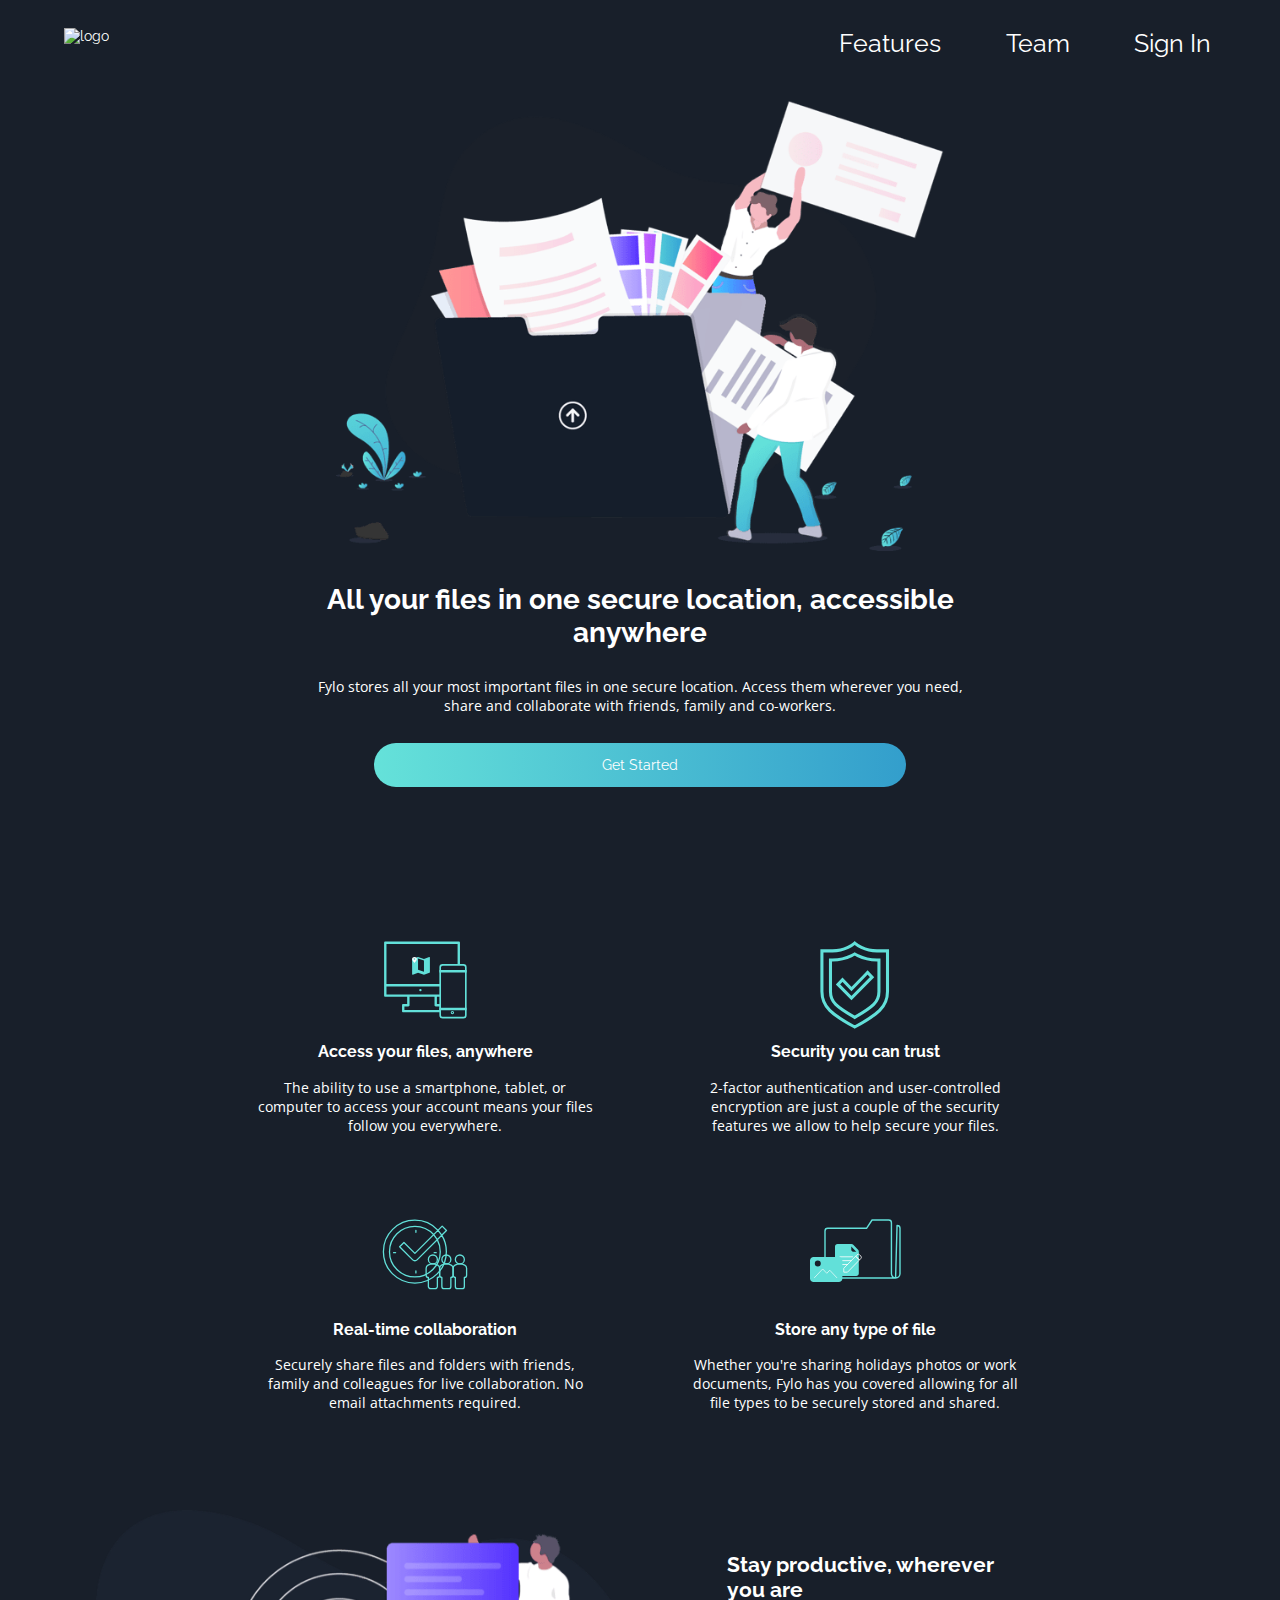
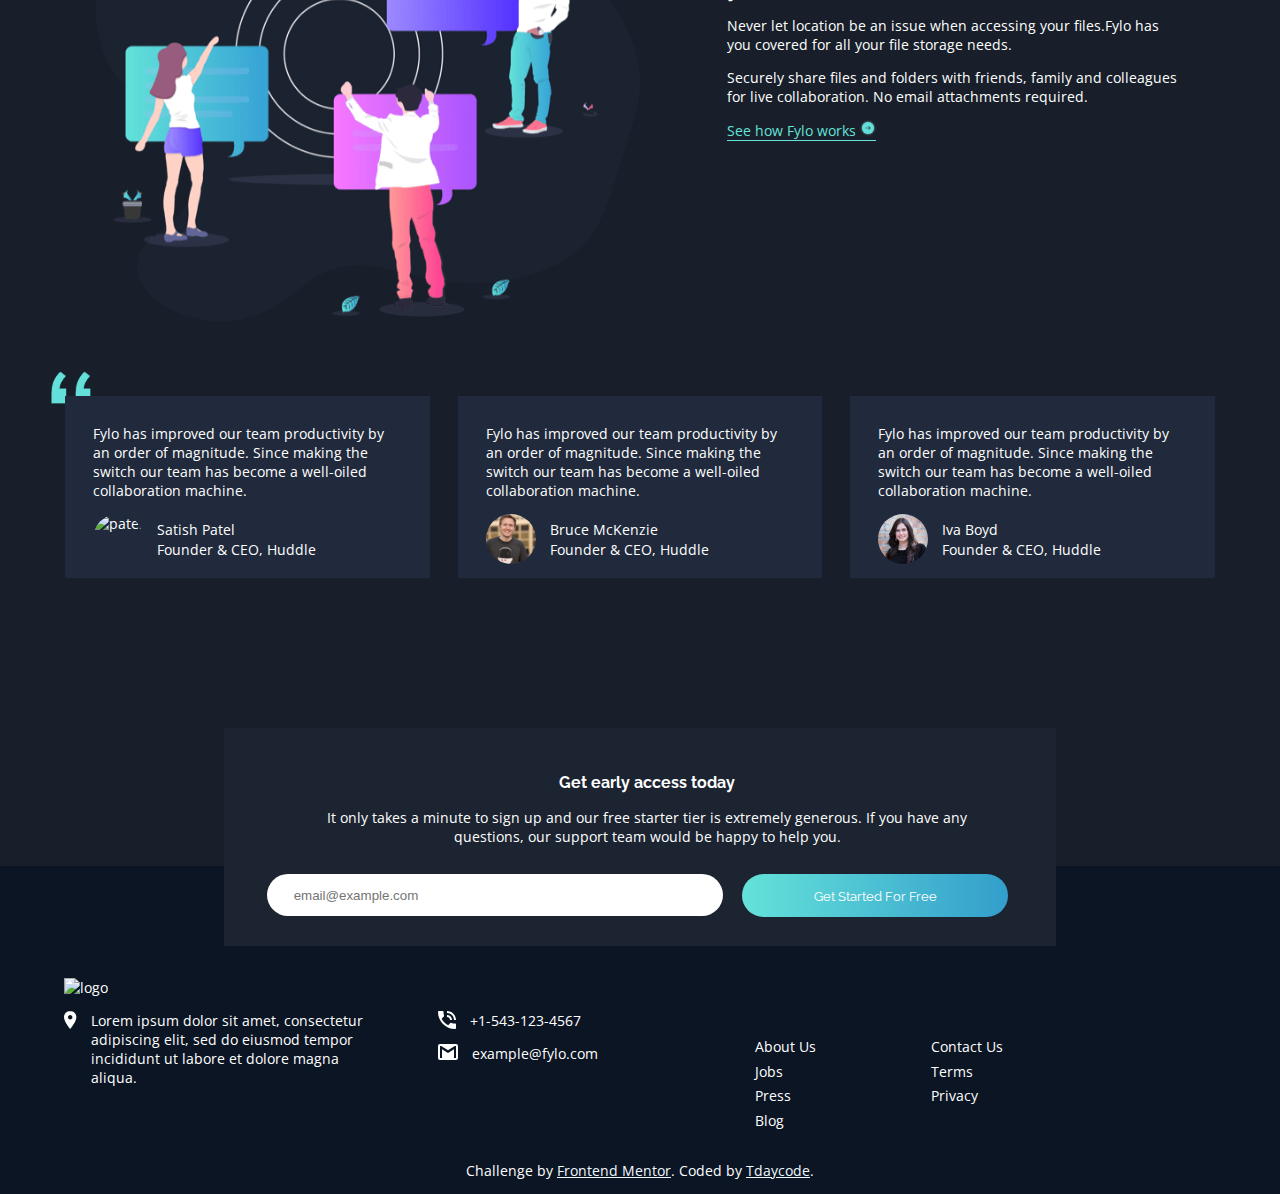
==== commit 34278b88: "Update index.html" ====
--- a/index.html
+++ b/index.html
@@ -21,7 +21,7 @@
   <body>
     <header>
       <div class="logo">
-        <img src="img/logo.svg" alt="logo" />
+        <img src="images/logo.svg" alt="logo" />
       </div>
       <ul class="nav">
         <li><a class="nav-items" href="#">Features</a></li>
@@ -31,7 +31,7 @@
     </header>
     <section class="hero">
       <div class="banner">
-        <img src="img/illustration-intro.png" alt="banner" />
+        <img src="images/illustration-intro.png" alt="banner" />
       </div>
       <h1 class="secure">
         All your files in one secure location, accessible anywhere
@@ -48,7 +48,7 @@
         <div class="column access">
           <div class="column-img">
             <img
-              src="img/icon-access-anywhere.svg"
+              src="images/icon-access-anywhere.svg"
               alt="icon-access-anywhere"
             />
           </div>
@@ -60,7 +60,7 @@
         </div>
         <div class="column security">
           <div class="column-img">
-            <img src="img/icon-security.svg" alt="icon-security" />
+            <img src="images/icon-security.svg" alt="icon-security" />
           </div>
           <h3>Security you can trust</h3>
           <p class="text authentication">
@@ -72,7 +72,7 @@
       <div class="right-column">
         <div class="column collaboration">
           <div class="column-img">
-            <img src="img/icon-collaboration.svg" alt="icon-collaboration" />
+            <img src="images/icon-collaboration.svg" alt="icon-collaboration" />
           </div>
           <h3>Real-time collaboration</h3>
           <p class="text securely">
@@ -82,7 +82,7 @@
         </div>
         <div class="column store">
           <div class="column-img">
-            <img src="img/icon-any-file.svg" alt="icon-any-file" />
+            <img src="images/icon-any-file.svg" alt="icon-any-file" />
           </div>
           <h3>Store any type of file</h3>
           <p class="text any-file">
@@ -95,7 +95,7 @@
     </section>
     <section class="productive">
       <div class="stay-illustration">
-        <img src="img/illustration-stay-productive.png" alt="productive" />
+        <img src="images/illustration-stay-productive.png" alt="productive" />
       </div>
       <div class="right">
         <h2 class="wherever">Stay productive, wherever you are</h2>
@@ -156,7 +156,7 @@
     </section>
     <section class="testimonials">
       <div class="quotes">
-        <img src="img/bg-quotes.png" alt="bg-quotes" />
+        <img src="images/bg-quotes.png" alt="bg-quotes" />
       </div>
       <div class="rows">
         <div class="row patel">
@@ -180,7 +180,7 @@
             collaboration machine.
           </p>
           <div class="author">
-            <img class="author-pic" src="img/profile-2.jpg" alt="bruce" />
+            <img class="author-pic" src="images/profile-2.jpg" alt="bruce" />
             <div class="details">
               <p class="name">Bruce McKenzie</p>
               <p class="rank">Founder &amp; CEO, Huddle</p>
@@ -194,7 +194,7 @@
             collaboration machine.
           </p>
           <div class="author">
-            <img class="author-pic" src="img/profile-3.jpg" alt="boyd" />
+            <img class="author-pic" src="images/profile-3.jpg" alt="boyd" />
             <div class="details">
               <p class="name">Iva Boyd</p>
               <p class="rank">Founder &amp; CEO, Huddle</p>
@@ -241,7 +241,7 @@
       <div class="color">
         <div class="left-footer">
           <div class="foot-logo">
-            <img src="img/logo.svg" alt="logo" />
+            <img src="images/logo.svg" alt="logo" />
           </div>
           <div class="container">
             <div class="svg">
@@ -320,10 +320,10 @@
           >Frontend Mentor</a
         >. Coded by
         <a
-          href="https://andemosa.github.io/andemosa/"
+          href="https://www.github.com/tdaycode/"
           target="next"
           rel="noreferrer noopener"
-          >Andemosa</a
+          >Tdaycode</a
         >.
       </p>
     </footer>
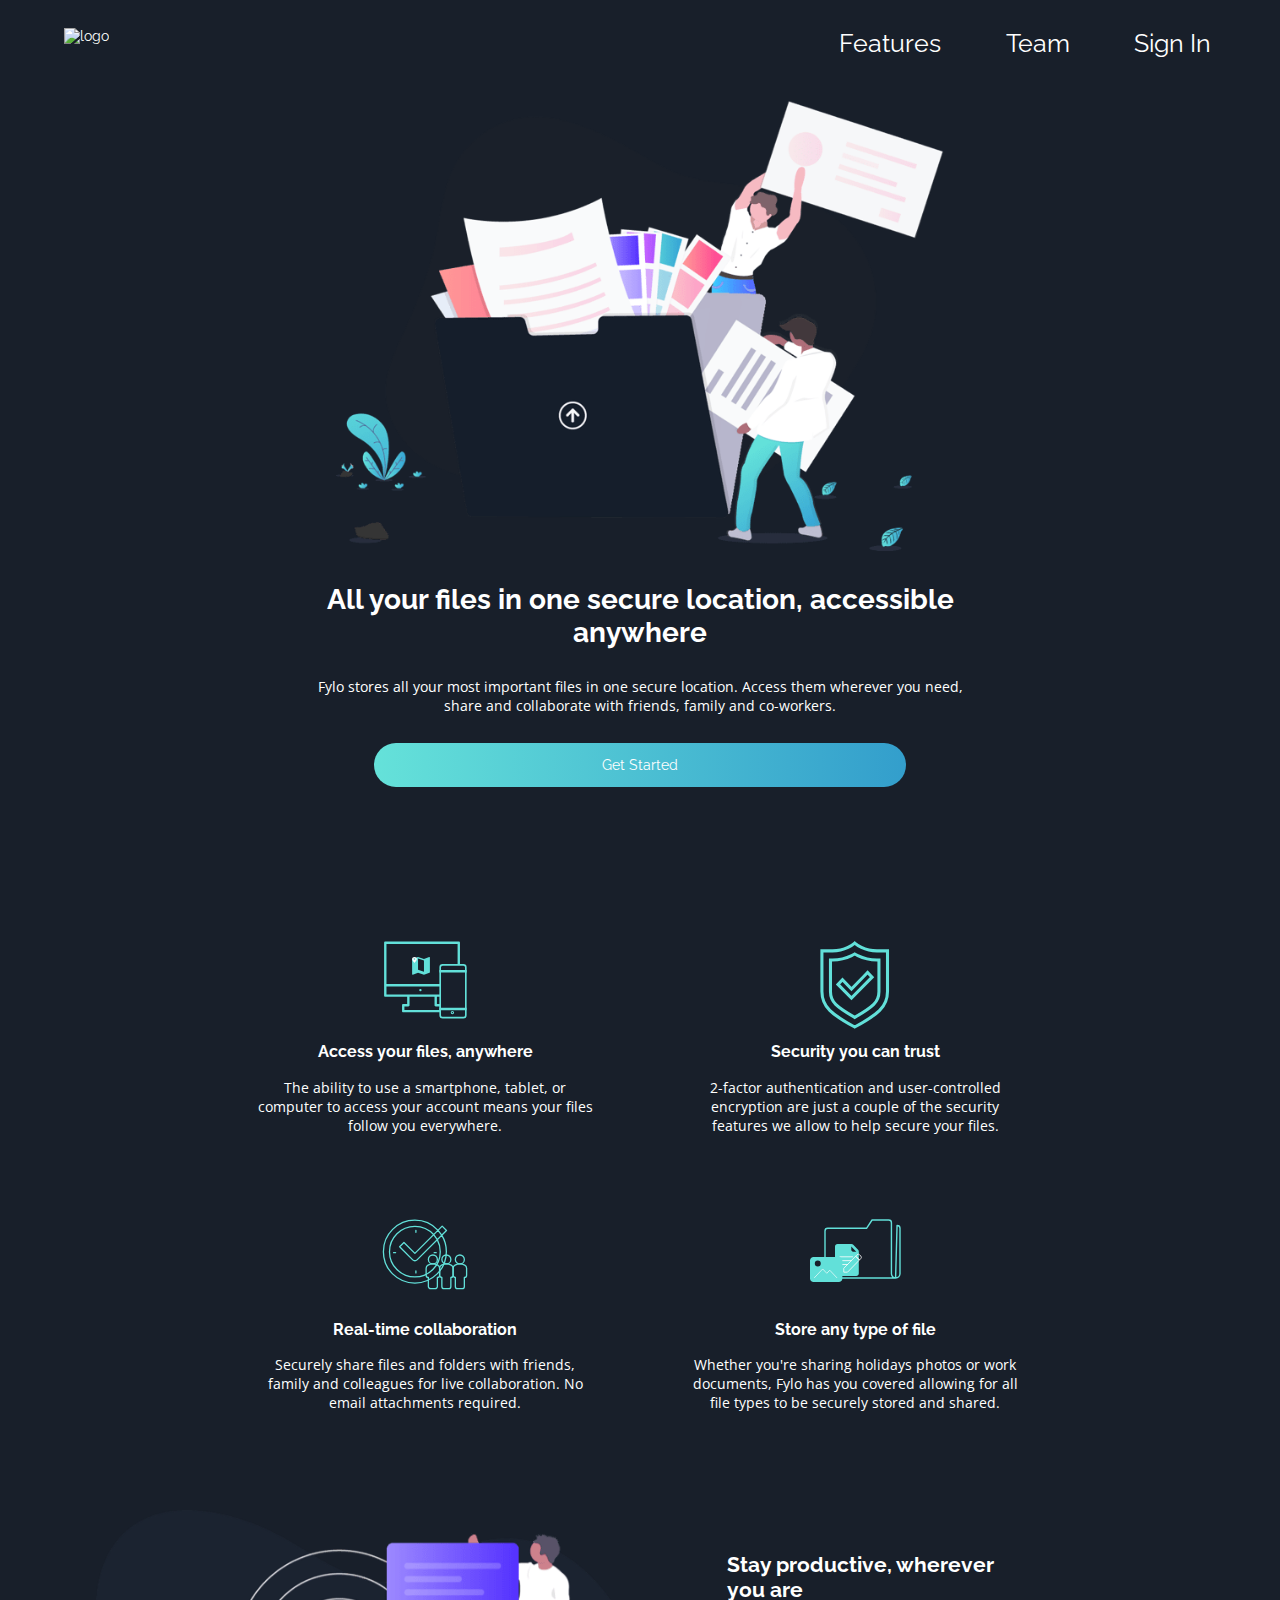
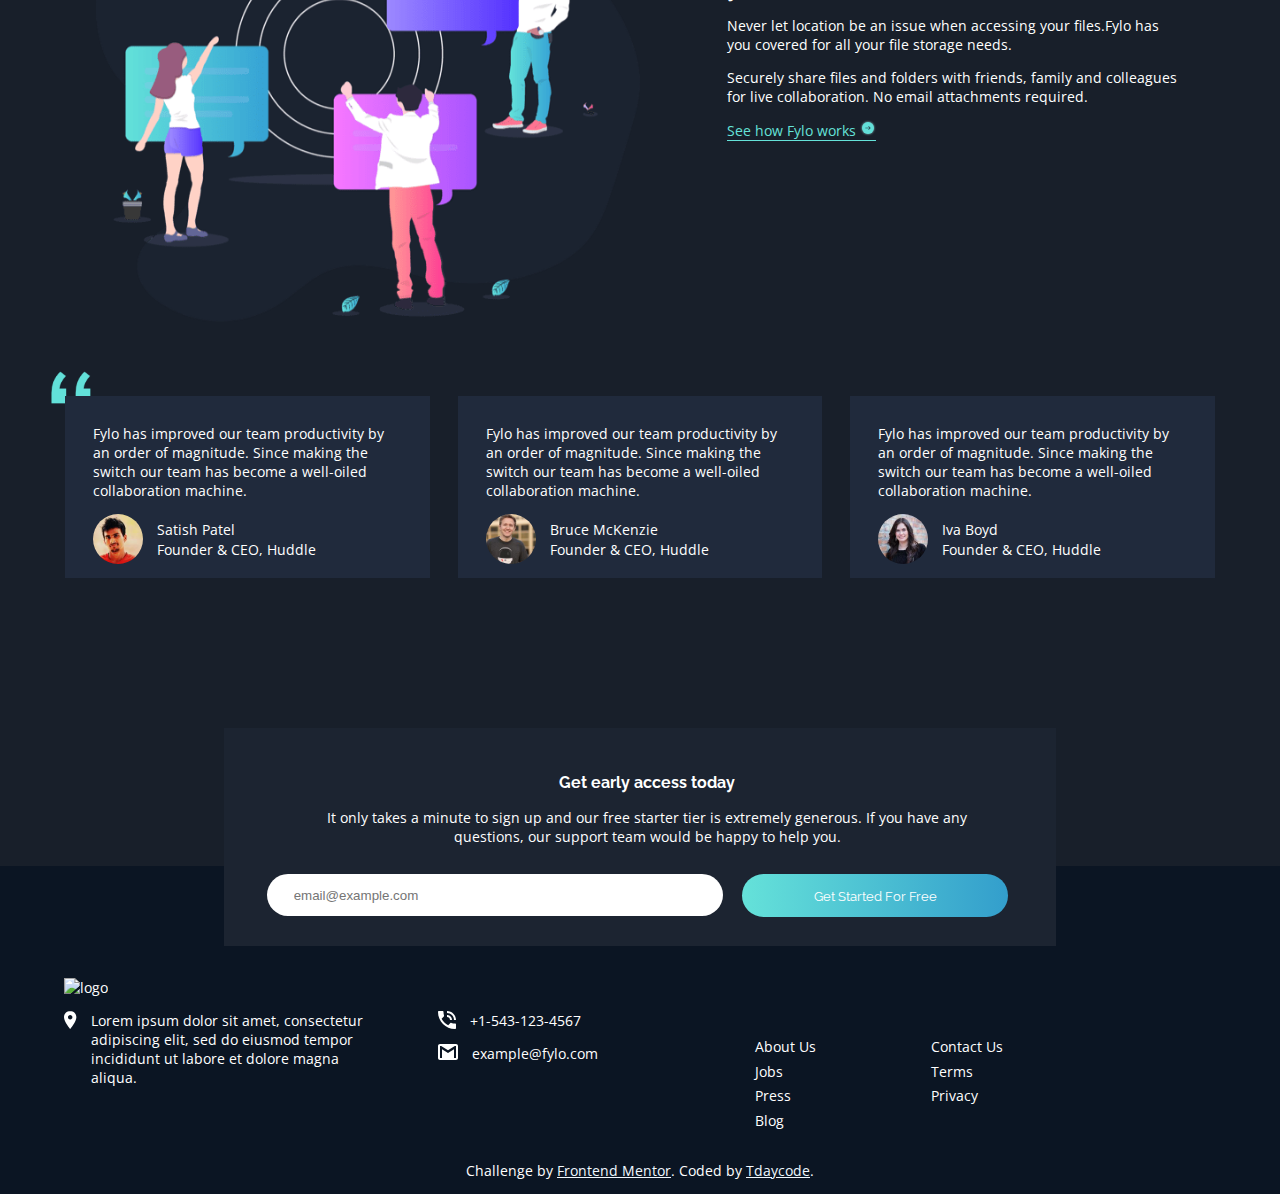
==== commit 39d55d0b: "Update index.html" ====
--- a/index.html
+++ b/index.html
@@ -166,7 +166,7 @@
             collaboration machine.
           </p>
           <div class="author">
-            <img class="author-pic" src="img/profile-1.jpg" alt="patel" />
+            <img class="author-pic" src="images/profile-1.jpg" alt="patel" />
             <div class="details">
               <p class="name">Satish Patel</p>
               <p class="rank">Founder &amp; CEO, Huddle</p>
